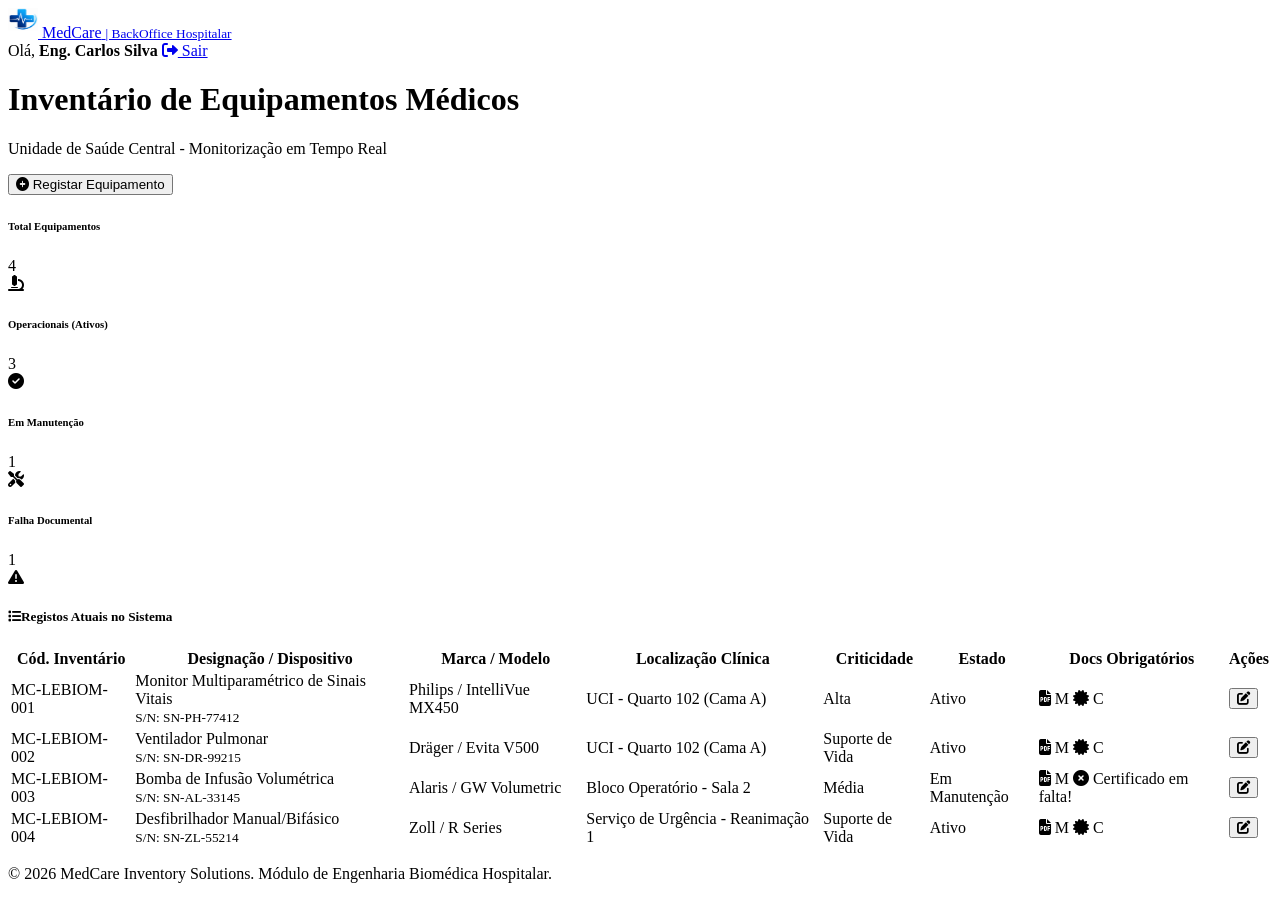
==== Private/index.html @ c14e1a0e "Criação dashboard/index do private" ====
<!DOCTYPE html>
<html lang="pt">

<head>
    <meta charset="UTF-8">
    <meta name="viewport" content="width=device-width, initial-scale=1.0">
    <title>Painel de Gestão - MedCare BIOMED</title>

    <link rel="stylesheet" href="assets/fontawesome/all.min.css">
    
    <link rel="stylesheet" href="assets/css/bootstrap.min.css">
    
    <link rel="stylesheet" href="assets/css/1231343.css">
</head>

<body class="bg-light">

    <nav class="navbar navbar-expand-lg navbar-dark bg-dark shadow-sm">
        <div class="container-fluid px-4">
            <a class="navbar-brand d-flex align-items-center gap-2" href="#">
                <img src="assets/img/logo.png" alt="Logo" width="30" height="30" class="d-inline-block align-text-top">
                <span class="fw-bold text-info">MedCare</span> <small class="text-muted">| BackOffice Hospitalar</small>
            </a>
            
            <div class="d-flex align-items-center gap-3">
                <span class="text-light small d-none d-md-inline">Olá, <strong class="text-info">Eng. Carlos Silva</strong></span>
                <a href="../public/index.html" class="btn btn-outline-danger btn-sm">
                    <i class="fas fa-sign-out-alt"></i> Sair
                </a>
            </div>
        </div>
    </nav>

    <main class="container-fluid py-4 px-4">
        
        <div class="d-flex justify-content-between align-items-center mb-4 pb-2 border-bottom">
            <div>
                <h1 class="h3 fw-bold text-secondary">Inventário de Equipamentos Médicos</h1>
                <p class="text-muted small mb-0">Unidade de Saúde Central - Monitorização em Tempo Real</p>
            </div>
            <button class="btn btn-info text-white fw-bold shadow-sm">
                <i class="fas fa-plus-circle"></i> Registar Equipamento
            </button>
        </div>

        <div class="row g-3 mb-4">
            <div class="col-12 col-sm-6 col-md-3">
                <div class="card border-0 shadow-sm p-3 bg-white h-100 border-start border-4 border-info">
                    <div class="d-flex justify-content-between align-items-center">
                        <div>
                            <h6 class="text-muted text-uppercase small fw-bold mb-1">Total Equipamentos</h6>
                            <span class="h3 fw-bold text-dark">4</span>
                        </div>
                        <div class="fs-2 text-info opacity-50"><i class="fas fa-microscope"></i></div>
                    </div>
                </div>
            </div>
            <div class="col-12 col-sm-6 col-md-3">
                <div class="card border-0 shadow-sm p-3 bg-white h-100 border-start border-4 border-success">
                    <div class="d-flex justify-content-between align-items-center">
                        <div>
                            <h6 class="text-muted text-uppercase small fw-bold mb-1">Operacionais (Ativos)</h6>
                            <span class="h3 fw-bold text-success">3</span>
                        </div>
                        <div class="fs-2 text-success opacity-50"><i class="fas fa-check-circle"></i></div>
                    </div>
                </div>
            </div>
            <div class="col-12 col-sm-6 col-md-3">
                <div class="card border-0 shadow-sm p-3 bg-white h-100 border-start border-4 border-warning">
                    <div class="d-flex justify-content-between align-items-center">
                        <div>
                            <h6 class="text-muted text-uppercase small fw-bold mb-1">Em Manutenção</h6>
                            <span class="h3 fw-bold text-warning">1</span>
                        </div>
                        <div class="fs-2 text-warning opacity-50"><i class="fas fa-tools"></i></div>
                    </div>
                </div>
            </div>
            <div class="col-12 col-sm-6 col-md-3">
                <div class="card border-0 shadow-sm p-3 bg-white h-100 border-start border-4 border-danger">
                    <div class="d-flex justify-content-between align-items-center">
                        <div>
                            <h6 class="text-muted text-uppercase small fw-bold mb-1 font-monospace">Falha Documental</h6>
                            <span class="h3 fw-bold text-danger">1</span>
                        </div>
                        <div class="fs-2 text-danger opacity-50"><i class="fas fa-exclamation-triangle"></i></div>
                    </div>
                </div>
            </div>
        </div>

        <div class="card border-0 shadow-sm bg-white rounded-3">
            <div class="card-header bg-white py-3 border-0">
                <h5 class="mb-0 text-dark fw-bold"><i class="fas fa-list text-info me-2"></i>Registos Atuais no Sistema</h5>
            </div>
            <div class="card-body p-0">
                <div class="table-responsive">
                    <table class="table table-hover align-middle mb-0">
                        <thead class="table-light text-secondary small text-uppercase">
                            <tr>
                                <th class="ps-4">Cód. Inventário</th>
                                <th>Designação / Dispositivo</th>
                                <th>Marca / Modelo</th>
                                <th>Localização Clínica</th>
                                <th>Criticidade</th>
                                <th>Estado</th>
                                <th>Docs Obrigatórios</th>
                                <th class="text-center pe-4">Ações</th>
                            </tr>
                        </thead>
                        <tbody class="text-dark small">
                            
                            <tr>
                                <td class="ps-4 fw-bold text-info">MC-LEBIOM-001</td>
                                <td>
                                    <span class="fw-bold">Monitor Multiparamétrico de Sinais Vitais</span><br>
                                    <small class="text-muted">S/N: SN-PH-77412</small>
                                </td>
                                <td>Philips / IntelliVue MX450</td>
                                <td>UCI - Quarto 102 (Cama A)</td>
                                <td><span class="badge bg-orange text-white bg-warning">Alta</span></td>
                                <td><span class="badge bg-success-light text-success border border-success px-2 py-1">Ativo</span></td>
                                <td>
                                    <span class="text-success me-2" title="Manual OK"><i class="fas fa-file-pdf"></i> M</span>
                                    <span class="text-success" title="Certificado OK"><i class="fas fa-certificate"></i> C</span>
                                </td>
                                <td class="text-center pe-4">
                                    <button class="btn btn-light btn-sm text-secondary border"><i class="fas fa-edit"></i></button>
                                </td>
                            </tr>

                            <tr>
                                <td class="ps-4 fw-bold text-info">MC-LEBIOM-002</td>
                                <td>
                                    <span class="fw-bold">Ventilador Pulmonar</span><br>
                                    <small class="text-muted">S/N: SN-DR-99215</small>
                                </td>
                                <td>Dräger / Evita V500</td>
                                <td>UCI - Quarto 102 (Cama A)</td>
                                <td><span class="badge bg-danger animate-pulse">Suporte de Vida</span></td>
                                <td><span class="badge bg-success-light text-success border border-success px-2 py-1">Ativo</span></td>
                                <td>
                                    <span class="text-success me-2"><i class="fas fa-file-pdf"></i> M</span>
                                    <span class="text-success"><i class="fas fa-certificate"></i> C</span>
                                </td>
                                <td class="text-center pe-4">
                                    <button class="btn btn-light btn-sm text-secondary border"><i class="fas fa-edit"></i></button>
                                </td>
                            </tr>

                            <tr class="table-warning opacity-90">
                                <td class="ps-4 fw-bold text-info">MC-LEBIOM-003</td>
                                <td>
                                    <span class="fw-bold">Bomba de Infusão Volumétrica</span><br>
                                    <small class="text-muted">S/N: SN-AL-33145</small>
                                </td>
                                <td>Alaris / GW Volumetric</td>
                                <td>Bloco Operatório - Sala 2</td>
                                <td><span class="badge bg-secondary">Média</span></td>
                                <td><span class="badge bg-warning text-dark px-2 py-1">Em Manutenção</span></td>
                                <td>
                                    <span class="text-success me-2" title="Manual OK"><i class="fas fa-file-pdf"></i> M</span>
                                    <span class="text-danger fw-bold" title="Certificado em FALTA"><i class="fas fa-times-circle"></i> Certificado em falta!</span>
                                </td>
                                <td class="text-center pe-4">
                                    <button class="btn btn-light btn-sm text-secondary border"><i class="fas fa-edit"></i></button>
                                </td>
                            </tr>

                            <tr>
                                <td class="ps-4 fw-bold text-info">MC-LEBIOM-004</td>
                                <td>
                                    <span class="fw-bold">Desfibrilhador Manual/Bifásico</span><br>
                                    <small class="text-muted">S/N: SN-ZL-55214</small>
                                </td>
                                <td>Zoll / R Series</td>
                                <td>Serviço de Urgência - Reanimação 1</td>
                                <td><span class="badge bg-danger">Suporte de Vida</span></td>
                                <td><span class="badge bg-success-light text-success border border-success px-2 py-1">Ativo</span></td>
                                <td>
                                    <span class="text-success me-2"><i class="fas fa-file-pdf"></i> M</span>
                                    <span class="text-success"><i class="fas fa-certificate"></i> C</span>
                                </td>
                                <td class="text-center pe-4">
                                    <button class="btn btn-light btn-sm text-secondary border"><i class="fas fa-edit"></i></button>
                                </td>
                            </tr>

                        </tbody>
                    </table>
                </div>
            </div>
        </div>

    </main>

    <footer class="bg-white text-center text-muted py-3 small mt-auto border-top">
        <p class="mb-0">&copy; 2026 MedCare Inventory Solutions. Módulo de Engenharia Biomédica Hospitalar.</p>
    </footer>

</body>

</html>
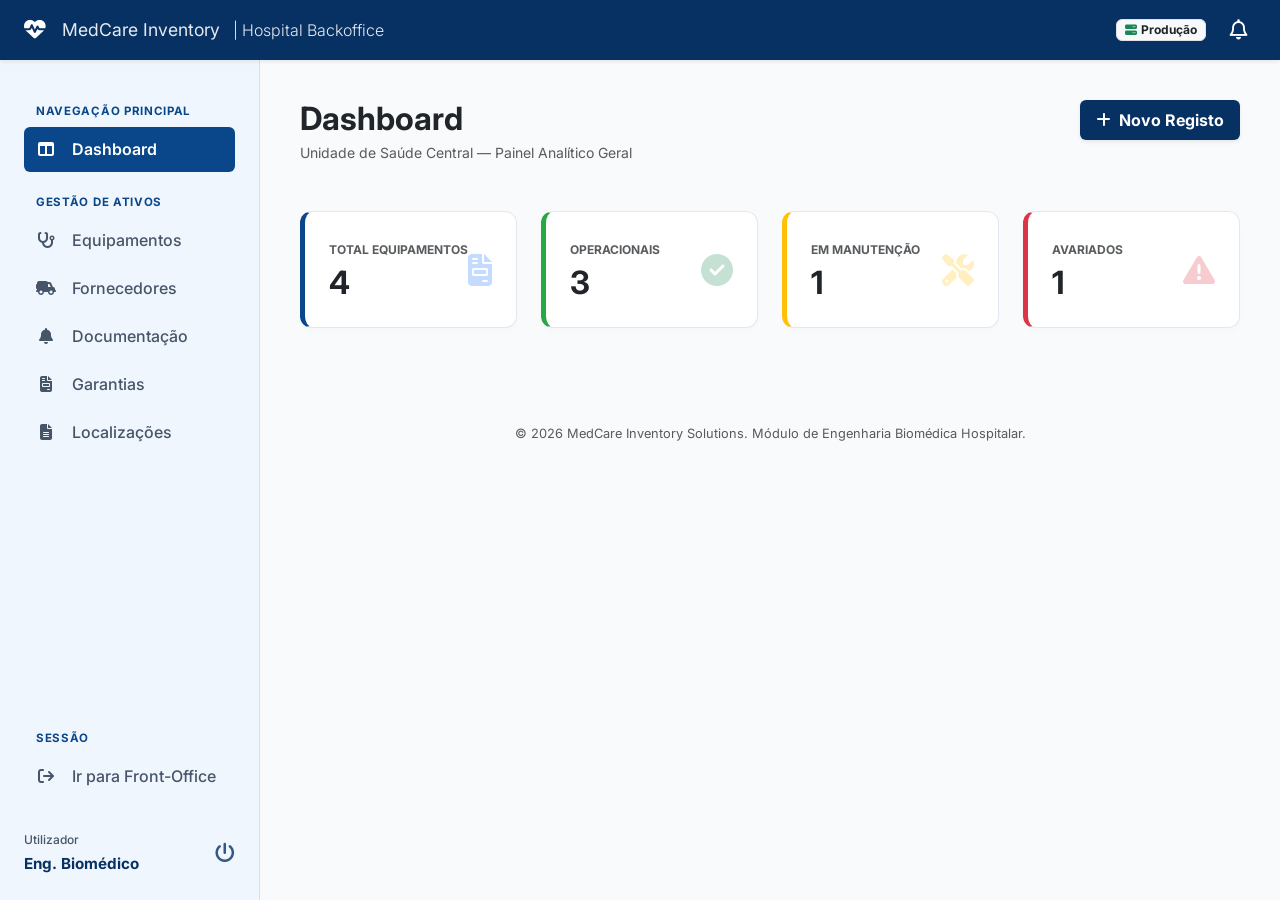
==== commit 3ecd576b: "BackOffice criação dashboard css + html - Frontend bootstrap" ====
--- a/Private/index.html
+++ b/Private/index.html
@@ -4,201 +4,152 @@
 <head>
     <meta charset="UTF-8">
     <meta name="viewport" content="width=device-width, initial-scale=1.0">
-    <title>Painel de Gestão - MedCare BIOMED</title>
+    <title>medCare - Dashboard</title>
 
-    <link rel="stylesheet" href="assets/fontawesome/all.min.css">
-    
-    <link rel="stylesheet" href="assets/css/bootstrap.min.css">
-    
+    <link rel="icon" type="image/png" href="../Public/assets/img/logo.png">
+
+    <link href="https://cdn.jsdelivr.net/npm/bootstrap@5.3.0/dist/css/bootstrap.min.css" rel="stylesheet">
+    <link href="https://cdnjs.cloudflare.com/ajax/libs/font-awesome/6.4.0/css/all.min.css" rel="stylesheet">
+
     <link rel="stylesheet" href="assets/css/1231343.css">
 </head>
 
-<body class="bg-light">
+<body>
 
-    <nav class="navbar navbar-expand-lg navbar-dark bg-dark shadow-sm">
-        <div class="container-fluid px-4">
-            <a class="navbar-brand d-flex align-items-center gap-2" href="#">
-                <img src="assets/img/logo.png" alt="Logo" width="30" height="30" class="d-inline-block align-text-top">
-                <span class="fw-bold text-info">MedCare</span> <small class="text-muted">| BackOffice Hospitalar</small>
+    <div class="app-viewport">
+
+        <header class="navbar-medcare d-flex align-items-center justify-content-between shadow-sm">
+            <a href="#" class="brand-header">
+                <i class="fa-solid fa-heart-pulse me-2"></i>
+                <span>MedCare Inventory <span class="fw-light text-muted fs-6 ms-2">| Hospital Backoffice</span></span>
             </a>
+            <div class="d-flex align-items-center">
+                <span class="badge bg-light text-dark border me-3">
+                    <i class="fa-solid fa-server text-success me-1"></i>Produção
+                </span>
+                <i class="fa-solid fa-bell text-muted fs-5 pointer me-2"></i>
+            </div>
+        </header>
+
+        <div class="content-body">
             
-            <div class="d-flex align-items-center gap-3">
-                <span class="text-light small d-none d-md-inline">Olá, <strong class="text-info">Eng. Carlos Silva</strong></span>
-                <a href="../public/index.html" class="btn btn-outline-danger btn-sm">
-                    <i class="fas fa-sign-out-alt"></i> Sair
-                </a>
-            </div>
-        </div>
-    </nav>
+            <nav class="sidebar-medcare p-4 d-flex flex-column justify-content-between">
+                <div>
+                    <div class="sidebar-section-title">Navegação Principal</div>
+                    <div class="nav flex-column">
+                        <a href="#" class="nav-link active">
+                            <i class="fa-solid fa-table-columns me-3"></i>Dashboard
+                        </a>
+                    </div>
 
-    <main class="container-fluid py-4 px-4">
-        
-        <div class="d-flex justify-content-between align-items-center mb-4 pb-2 border-bottom">
-            <div>
-                <h1 class="h3 fw-bold text-secondary">Inventário de Equipamentos Médicos</h1>
-                <p class="text-muted small mb-0">Unidade de Saúde Central - Monitorização em Tempo Real</p>
-            </div>
-            <button class="btn btn-info text-white fw-bold shadow-sm">
-                <i class="fas fa-plus-circle"></i> Registar Equipamento
-            </button>
-        </div>
-
-        <div class="row g-3 mb-4">
-            <div class="col-12 col-sm-6 col-md-3">
-                <div class="card border-0 shadow-sm p-3 bg-white h-100 border-start border-4 border-info">
-                    <div class="d-flex justify-content-between align-items-center">
-                        <div>
-                            <h6 class="text-muted text-uppercase small fw-bold mb-1">Total Equipamentos</h6>
-                            <span class="h3 fw-bold text-dark">4</span>
-                        </div>
-                        <div class="fs-2 text-info opacity-50"><i class="fas fa-microscope"></i></div>
+                    <div class="sidebar-section-title">Gestão de Ativos</div>
+                    <div class="nav flex-column">
+                        <a href="views/equipamentos/equipamentos.html" class="nav-link">
+                            <i class="fa-solid fa-stethoscope me-3"></i>Equipamentos
+                        </a>
+                        <a href="views/fornecedores/fornecedores.html" class="nav-link">
+                            <i class="fa-solid fa-truck-field me-3"></i>Fornecedores
+                        </a>
+                        <a href="views/documentacao/documentacao.html" class="nav-link">
+                            <i class="fa-solid fa-bell me-3"></i>Documentação
+                        </a>
+                        <a href="views/garantias/garantias.html" class="nav-link">
+                            <i class="fa-solid fa-file-invoice me-3"></i>Garantias
+                        </a>
+                        <a href="views/localizacoes/localizacoes.html" class="nav-link">
+                            <i class="fa-solid fa-file-lines me-3"></i>Localizações
+                        </a>
                     </div>
                 </div>
-            </div>
-            <div class="col-12 col-sm-6 col-md-3">
-                <div class="card border-0 shadow-sm p-3 bg-white h-100 border-start border-4 border-success">
-                    <div class="d-flex justify-content-between align-items-center">
+
+                <div>
+                    <div class="sidebar-section-title">Sessão</div>
+                    <a href="../Public/index.html" class="nav-link mb-3 link-frontoffice">
+                        <i class="fa-solid fa-arrow-right-from-bracket me-3"></i>Ir para Front-Office
+                    </a>
+
+                    <div class="sidebar-user-zone border-top border-light border-opacity-25 pt-3 d-flex align-items-center justify-content-between">
                         <div>
-                            <h6 class="text-muted text-uppercase small fw-bold mb-1">Operacionais (Ativos)</h6>
-                            <span class="h3 fw-bold text-success">3</span>
+                            <small>Utilizador</small>
+                            <strong class="text-truncate" style="max-width: 150px;">Eng. Biomédico</strong>
                         </div>
-                        <div class="fs-2 text-success opacity-50"><i class="fas fa-check-circle"></i></div>
+                        <a href="../Public/index.html" class="text-white text-opacity-75">
+                            <i class="fa-solid fa-power-off fs-5"></i>
+                        </a>
                     </div>
                 </div>
-            </div>
-            <div class="col-12 col-sm-6 col-md-3">
-                <div class="card border-0 shadow-sm p-3 bg-white h-100 border-start border-4 border-warning">
-                    <div class="d-flex justify-content-between align-items-center">
-                        <div>
-                            <h6 class="text-muted text-uppercase small fw-bold mb-1">Em Manutenção</h6>
-                            <span class="h3 fw-bold text-warning">1</span>
+            </nav>
+
+            <main class="main-content-wrapper">
+
+                <div class="d-flex justify-content-between align-items-start mb-5">
+                    <div>
+                        <h1 class="fw-bold h2 mb-1 text-dark">Dashboard</h1>
+                        <p class="text-muted small mb-0">Unidade de Saúde Central — Painel Analítico Geral</p>
+                    </div>
+                    <button class="btn btn-acao-primaria fw-bold px-3 py-2 shadow-sm">
+                        <i class="fa-solid fa-plus me-2"></i>Novo Registo
+                    </button>
+                </div>
+
+                <div class="row g-4 mb-5">
+                    <div class="col-12 col-sm-6 col-md-3">
+                        <div class="card-stat p-4 borda-analitica-total">
+                            <div class="d-flex justify-content-between align-items-center">
+                                <div>
+                                    <small class="text-muted text-uppercase fw-bold" style="font-size: 0.75rem;">Total Equipamentos</small>
+                                    <h2 class="fw-bold mb-0 mt-1 texto-card-titulo">4</h2>
+                                </div>
+                                <i class="fa-solid fa-file-invoice text-primary text-opacity-25 fs-2"></i>
+                            </div>
                         </div>
-                        <div class="fs-2 text-warning opacity-50"><i class="fas fa-tools"></i></div>
+                    </div>
+
+                    <div class="col-12 col-sm-6 col-md-3">
+                        <div class="card-stat p-4 borda-analitica-sucesso">
+                            <div class="d-flex justify-content-between align-items-center">
+                                <div>
+                                    <small class="text-muted text-uppercase fw-bold" style="font-size: 0.75rem;">Operacionais</small>
+                                    <h2 class="fw-bold mb-0 mt-1 texto-estado-sucesso">3</h2>
+                                </div>
+                                <i class="fa-solid fa-circle-check text-success text-opacity-25 fs-2"></i>
+                            </div>
+                        </div>
+                    </div>
+
+                    <div class="col-12 col-sm-6 col-md-3">
+                        <div class="card-stat p-4 borda-analitica-alerta">
+                            <div class="d-flex justify-content-between align-items-center">
+                                <div>
+                                    <small class="text-muted text-uppercase fw-bold" style="font-size: 0.75rem;">Em Manutenção</small>
+                                    <h2 class="fw-bold mb-0 mt-1 texto-estado-alerta">1</h2>
+                                </div>
+                                <i class="fa-solid fa-screwdriver-wrench text-warning text-opacity-25 fs-2"></i>
+                            </div>
+                        </div>
+                    </div>
+
+                    <div class="col-12 col-sm-6 col-md-3">
+                        <div class="card-stat p-4 borda-analitica-perigo">
+                            <div class="d-flex justify-content-between align-items-center">
+                                <div>
+                                    <small class="text-muted text-uppercase fw-bold" style="font-size: 0.75rem;">Avariados</small>
+                                    <h2 class="fw-bold mb-0 mt-1 texto-estado-perigo">1</h2>
+                                </div>
+                                <i class="fa-solid fa-triangle-exclamation text-danger text-opacity-25 fs-2"></i>
+                            </div>
+                        </div>
                     </div>
                 </div>
-            </div>
-            <div class="col-12 col-sm-6 col-md-3">
-                <div class="card border-0 shadow-sm p-3 bg-white h-100 border-start border-4 border-danger">
-                    <div class="d-flex justify-content-between align-items-center">
-                        <div>
-                            <h6 class="text-muted text-uppercase small fw-bold mb-1 font-monospace">Falha Documental</h6>
-                            <span class="h3 fw-bold text-danger">1</span>
-                        </div>
-                        <div class="fs-2 text-danger opacity-50"><i class="fas fa-exclamation-triangle"></i></div>
-                    </div>
+
+                <div class="text-center text-muted pt-5 mt-5" style="font-size: 0.8rem;">
+                    © 2026 MedCare Inventory Solutions. Módulo de Engenharia Biomédica Hospitalar.
                 </div>
-            </div>
+            </main>
         </div>
+    </div>
 
-        <div class="card border-0 shadow-sm bg-white rounded-3">
-            <div class="card-header bg-white py-3 border-0">
-                <h5 class="mb-0 text-dark fw-bold"><i class="fas fa-list text-info me-2"></i>Registos Atuais no Sistema</h5>
-            </div>
-            <div class="card-body p-0">
-                <div class="table-responsive">
-                    <table class="table table-hover align-middle mb-0">
-                        <thead class="table-light text-secondary small text-uppercase">
-                            <tr>
-                                <th class="ps-4">Cód. Inventário</th>
-                                <th>Designação / Dispositivo</th>
-                                <th>Marca / Modelo</th>
-                                <th>Localização Clínica</th>
-                                <th>Criticidade</th>
-                                <th>Estado</th>
-                                <th>Docs Obrigatórios</th>
-                                <th class="text-center pe-4">Ações</th>
-                            </tr>
-                        </thead>
-                        <tbody class="text-dark small">
-                            
-                            <tr>
-                                <td class="ps-4 fw-bold text-info">MC-LEBIOM-001</td>
-                                <td>
-                                    <span class="fw-bold">Monitor Multiparamétrico de Sinais Vitais</span><br>
-                                    <small class="text-muted">S/N: SN-PH-77412</small>
-                                </td>
-                                <td>Philips / IntelliVue MX450</td>
-                                <td>UCI - Quarto 102 (Cama A)</td>
-                                <td><span class="badge bg-orange text-white bg-warning">Alta</span></td>
-                                <td><span class="badge bg-success-light text-success border border-success px-2 py-1">Ativo</span></td>
-                                <td>
-                                    <span class="text-success me-2" title="Manual OK"><i class="fas fa-file-pdf"></i> M</span>
-                                    <span class="text-success" title="Certificado OK"><i class="fas fa-certificate"></i> C</span>
-                                </td>
-                                <td class="text-center pe-4">
-                                    <button class="btn btn-light btn-sm text-secondary border"><i class="fas fa-edit"></i></button>
-                                </td>
-                            </tr>
-
-                            <tr>
-                                <td class="ps-4 fw-bold text-info">MC-LEBIOM-002</td>
-                                <td>
-                                    <span class="fw-bold">Ventilador Pulmonar</span><br>
-                                    <small class="text-muted">S/N: SN-DR-99215</small>
-                                </td>
-                                <td>Dräger / Evita V500</td>
-                                <td>UCI - Quarto 102 (Cama A)</td>
-                                <td><span class="badge bg-danger animate-pulse">Suporte de Vida</span></td>
-                                <td><span class="badge bg-success-light text-success border border-success px-2 py-1">Ativo</span></td>
-                                <td>
-                                    <span class="text-success me-2"><i class="fas fa-file-pdf"></i> M</span>
-                                    <span class="text-success"><i class="fas fa-certificate"></i> C</span>
-                                </td>
-                                <td class="text-center pe-4">
-                                    <button class="btn btn-light btn-sm text-secondary border"><i class="fas fa-edit"></i></button>
-                                </td>
-                            </tr>
-
-                            <tr class="table-warning opacity-90">
-                                <td class="ps-4 fw-bold text-info">MC-LEBIOM-003</td>
-                                <td>
-                                    <span class="fw-bold">Bomba de Infusão Volumétrica</span><br>
-                                    <small class="text-muted">S/N: SN-AL-33145</small>
-                                </td>
-                                <td>Alaris / GW Volumetric</td>
-                                <td>Bloco Operatório - Sala 2</td>
-                                <td><span class="badge bg-secondary">Média</span></td>
-                                <td><span class="badge bg-warning text-dark px-2 py-1">Em Manutenção</span></td>
-                                <td>
-                                    <span class="text-success me-2" title="Manual OK"><i class="fas fa-file-pdf"></i> M</span>
-                                    <span class="text-danger fw-bold" title="Certificado em FALTA"><i class="fas fa-times-circle"></i> Certificado em falta!</span>
-                                </td>
-                                <td class="text-center pe-4">
-                                    <button class="btn btn-light btn-sm text-secondary border"><i class="fas fa-edit"></i></button>
-                                </td>
-                            </tr>
-
-                            <tr>
-                                <td class="ps-4 fw-bold text-info">MC-LEBIOM-004</td>
-                                <td>
-                                    <span class="fw-bold">Desfibrilhador Manual/Bifásico</span><br>
-                                    <small class="text-muted">S/N: SN-ZL-55214</small>
-                                </td>
-                                <td>Zoll / R Series</td>
-                                <td>Serviço de Urgência - Reanimação 1</td>
-                                <td><span class="badge bg-danger">Suporte de Vida</span></td>
-                                <td><span class="badge bg-success-light text-success border border-success px-2 py-1">Ativo</span></td>
-                                <td>
-                                    <span class="text-success me-2"><i class="fas fa-file-pdf"></i> M</span>
-                                    <span class="text-success"><i class="fas fa-certificate"></i> C</span>
-                                </td>
-                                <td class="text-center pe-4">
-                                    <button class="btn btn-light btn-sm text-secondary border"><i class="fas fa-edit"></i></button>
-                                </td>
-                            </tr>
-
-                        </tbody>
-                    </table>
-                </div>
-            </div>
-        </div>
-
-    </main>
-
-    <footer class="bg-white text-center text-muted py-3 small mt-auto border-top">
-        <p class="mb-0">&copy; 2026 MedCare Inventory Solutions. Módulo de Engenharia Biomédica Hospitalar.</p>
-    </footer>
-
+    <script src="https://cdn.jsdelivr.net/npm/bootstrap@5.3.0/dist/js/bootstrap.bundle.min.js"></script>
 </body>
 
 </html>
--- a/Private/assets/css/1231343.css
+++ b/Private/assets/css/1231343.css
@@ -0,0 +1,212 @@
+@import url('https://fonts.googleapis.com/css2?family=Inter:wght=300;400;500;600;700&display=swap');
+
+/* Regras Gerais de Base */
+body, html { 
+    height: 100% !important; 
+    margin: 0 !important;
+    padding: 0 !important;
+    font-family: 'Inter', sans-serif;
+    background-color: #f8fafc;
+    overflow: hidden !important;
+}
+
+/* CONTAINER PRINCIPAL DO LAYOUT */
+.app-viewport {
+    display: flex;
+    flex-direction: column;
+    height: 100vh !important;
+    width: 100%;
+    overflow: hidden;
+}
+
+/* HEADER SUPERIOR (Barra Escura do Topo) */
+.navbar-medcare {
+    background-color: #063162;
+    height: 60px;
+    padding: 0 1.5rem;
+    display: flex;
+    align-items: center;
+    justify-content: space-between;
+    z-index: 1030;
+    box-shadow: 0 2px 4px rgba(0, 0, 0, 0.08);
+    flex-shrink: 0;
+}
+
+/* O título principal "MedCare Inventory" */
+.brand-header {
+    font-size: 1.35rem;
+    font-weight: 700;
+    color: #ffffff !important;
+    text-decoration: none;
+    display: flex;
+    align-items: center;
+}
+
+/* Texto "| Hospital Backoffice" ou Management a BRANCO */
+.brand-header span, 
+.brand-header small,
+.navbar-medcare text,
+.navbar-text-secundario,
+.navbar-medcare .text-muted {
+    color: rgba(255, 255, 255, 0.9) !important;
+    font-weight: 400;
+    font-size: 1.1rem;
+    margin-left: 8px;
+}
+
+/* Colocar o ícone do sininho de notificações totalmente a BRANCO */
+.navbar-medcare .fa-bell,
+.navbar-medcare .fa-regular.fa-bell,
+.navbar-medcare .fa-solid.fa-bell {
+    color: #ffffff !important;
+    opacity: 1 !important;
+    font-size: 1.2rem;
+}
+
+/* CORPO DO PAINEL INFERIOR */
+.content-body {
+    display: flex;
+    flex-grow: 1;
+    height: calc(100vh - 60px) !important;
+    width: 100%;
+    align-items: stretch;
+    overflow: hidden; 
+}
+
+/* SIDEBAR LATERAL (Esticada até ao fundo absoluto) */
+.sidebar-medcare { 
+    width: 260px; 
+    height: 100% !important; 
+    min-height: 100% !important;
+    background-color: #f0f6fe !important;
+    border-right: 1px solid #d0e1fd;
+    padding: 1.5rem 1rem;
+    display: flex;
+    flex-direction: column;
+    justify-content: space-between;
+    flex-shrink: 0;
+    box-sizing: border-box;
+}
+
+/* Subtítulos de secções internas na Sidebar */
+.sidebar-section-title {
+    font-size: 0.72rem;
+    text-transform: uppercase;
+    letter-spacing: 0.06em;
+    color: #0a478a;
+    font-weight: 700;
+    margin-top: 1.2rem;
+    margin-bottom: 0.4rem;
+    padding-left: 0.75rem;
+}
+
+/* Links de Navegação da Sidebar */
+.sidebar-medcare .nav-link {
+    color: #475569;
+    font-weight: 500;
+    padding: 0.65rem 0.75rem;
+    border-radius: 0.375rem;
+    margin-bottom: 0.2rem;
+    display: flex;
+    align-items: center;
+    text-decoration: none;
+    transition: all 0.2s ease-in-out;
+}
+
+.sidebar-medcare .nav-link i {
+    width: 20px;
+    text-align: center;
+}
+
+/* Hover nos itens da Sidebar */
+.sidebar-medcare .nav-link:hover {
+    color: #0a478a !important;
+    background-color: rgba(10, 71, 138, 0.06);
+    padding-left: 1rem;
+}
+
+/* Estado Ativo (Dashboard) */
+.sidebar-medcare .nav-link.active {
+    color: #ffffff !important;
+    background-color: #0a478a;
+    font-weight: 600;
+}
+
+/* ZONA INFERIOR DA SIDEBAR (Utilizador e Sessão) */
+.sidebar-user-zone {
+    border-top: 1px solid #d0e1fd;
+    padding-top: 1rem;
+    margin-top: auto;
+    background-color: #f0f6fe !important;
+}
+
+/* Cor do texto "Utilizador" em cinza-escuro legível */
+.sidebar-user-zone small,
+.sidebar-medcare small {
+    color: #475569 !important; 
+    font-size: 0.75rem;
+    display: block;
+    font-weight: 500;
+    margin-bottom: 2px;
+}
+
+/* Texto do Eng. Biomédico em Cinza/Azul Escuro sobre o fundo claro */
+.sidebar-user-zone strong,
+.sidebar-medcare .text-utilizador,
+.sidebar-medcare strong,
+.sidebar-medcare .text-white strong {
+    color: #063162 !important;
+    font-size: 0.95rem;
+    font-weight: 700;
+}
+
+/* Ícone de power/shutdown ao lado do utilizador */
+.sidebar-user-zone .fa-power-off,
+.sidebar-medcare .fa-power-off {
+    color: #063162 !important;
+    opacity: 0.8;
+}
+
+/* PAINEL DE CONTEÚDO PRINCIPAL (Área Isolada com Scroll Ativo) */
+.main-content-wrapper {
+    flex-grow: 1;
+    height: 100% !important; 
+    overflow-y: auto !important;
+    padding: 2.5rem;
+    background-color: #f8fafc;
+    box-sizing: border-box;
+}
+
+/* Estilização dos Cartões Analíticos */
+.card-stat {
+    background-color: #ffffff;
+    border: 1px solid #e2e8f0;
+    border-radius: 0.75rem;
+    box-shadow: 0 4px 6px -1px rgba(0, 0, 0, 0.02);
+    transition: transform 0.2s, box-shadow 0.2s;
+}
+
+.card-stat:hover {
+    transform: translateY(-2px);
+    box-shadow: 0 10px 15px -3px rgba(0, 0, 0, 0.04);
+}
+
+/* Bordas Laterais dos Indicadores */
+.borda-analitica-total { border-left: 5px solid #0a478a !important; }
+.borda-analitica-sucesso { border-left: 5px solid #28a745 !important; }
+.borda-analitica-alerta { border-left: 5px solid #ffc107 !important; }
+.borda-analitica-perigo { border-left: 5px solid #dc3545 !important; }
+
+/* Botão de Ação Principal */
+.btn-acao-primaria {
+    background-color: #063162;
+    color: #ffffff;
+    font-weight: 600;
+    border: none;
+    transition: background-color 0.2s;
+}
+
+.btn-acao-primaria:hover {
+    background-color: #021b3a;
+    color: #ffffff;
+}
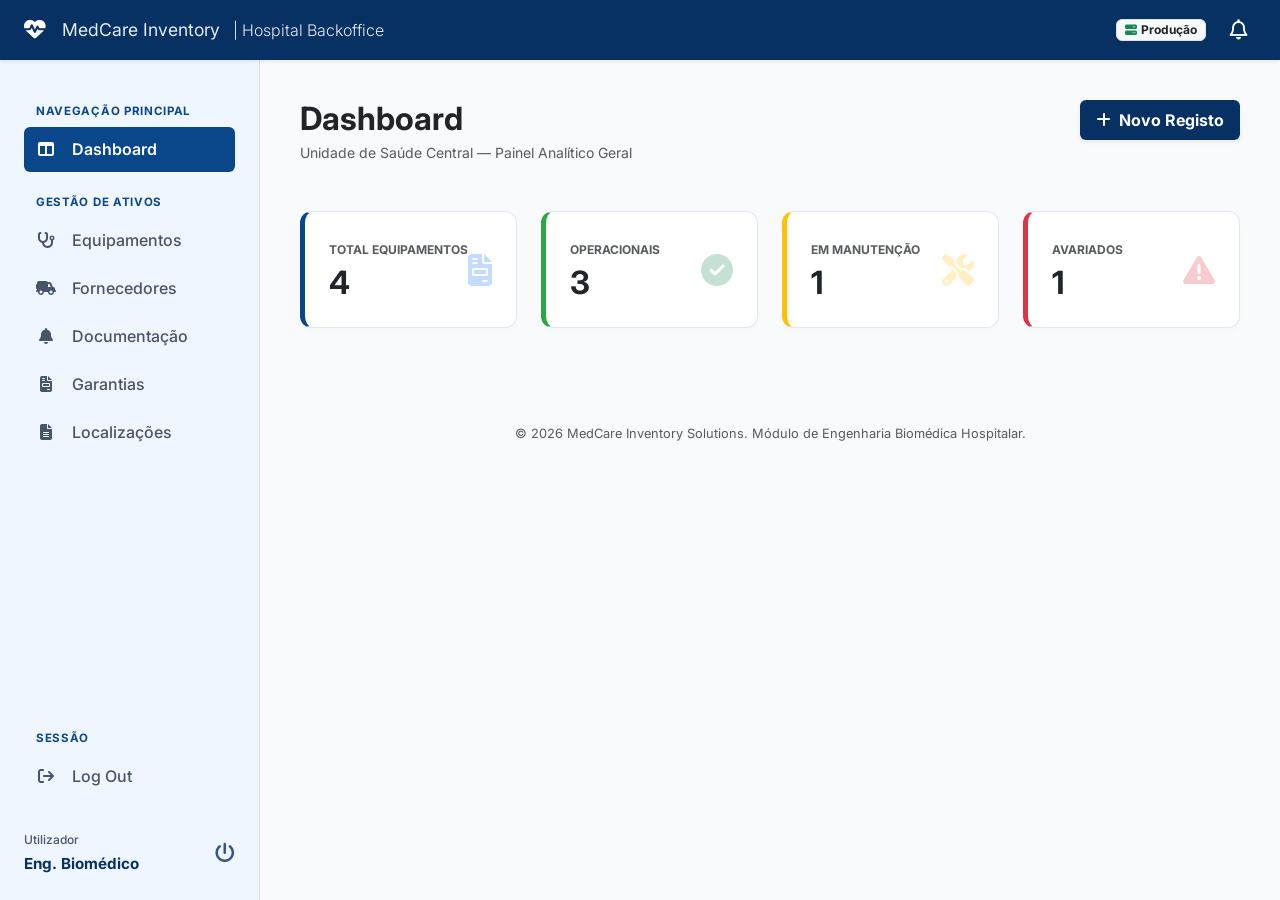
==== commit fbb244b1: "Inserção de js  e restruturação html e css" ====
--- a/Private/index.html
+++ b/Private/index.html
@@ -6,7 +6,7 @@
     <meta name="viewport" content="width=device-width, initial-scale=1.0">
     <title>medCare - Dashboard</title>
 
-    <link rel="icon" type="image/png" href="../Public/assets/img/logo.png">
+    <link rel="icon" type="image/png" href="../Private/assets/img/logo.png">
 
     <link href="https://cdn.jsdelivr.net/npm/bootstrap@5.3.0/dist/css/bootstrap.min.css" rel="stylesheet">
     <link href="https://cdnjs.cloudflare.com/ajax/libs/font-awesome/6.4.0/css/all.min.css" rel="stylesheet">
@@ -65,7 +65,7 @@
                 <div>
                     <div class="sidebar-section-title">Sessão</div>
                     <a href="../Public/index.html" class="nav-link mb-3 link-frontoffice">
-                        <i class="fa-solid fa-arrow-right-from-bracket me-3"></i>Ir para Front-Office
+                        <i class="fa-solid fa-arrow-right-from-bracket me-3"></i> Log Out
                     </a>
 
                     <div class="sidebar-user-zone border-top border-light border-opacity-25 pt-3 d-flex align-items-center justify-content-between">
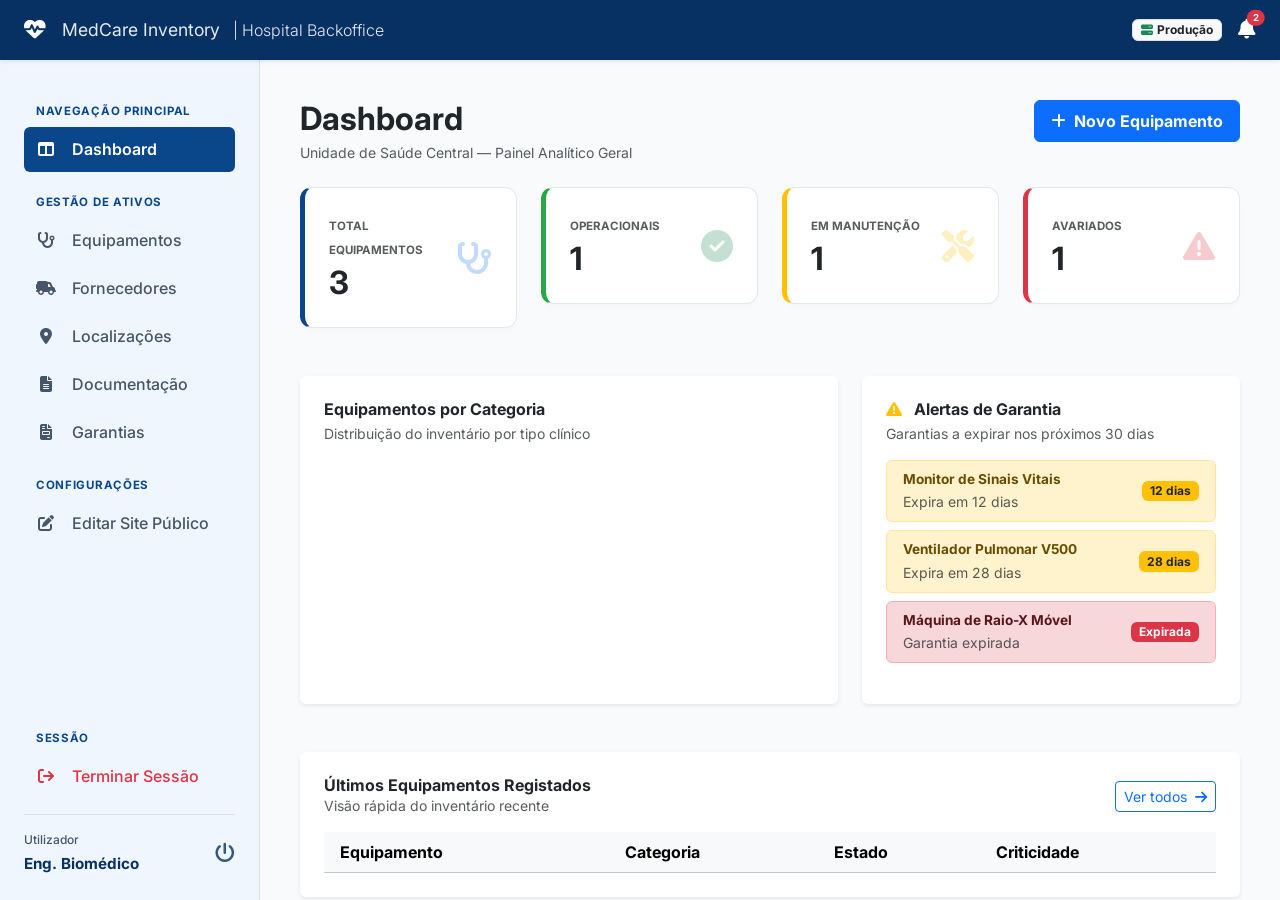
==== commit 28fb8904: "Correção de alguns aspetos referentes ao frontend. Iniciação da Base de Dados no SQL" ====
--- a/Private/index.html
+++ b/Private/index.html
@@ -4,152 +4,222 @@
 <head>
     <meta charset="UTF-8">
     <meta name="viewport" content="width=device-width, initial-scale=1.0">
-    <title>medCare - Dashboard</title>
-
-    <link rel="icon" type="image/png" href="../Private/assets/img/logo.png">
+    <title>MedCare - Dashboard</title>
+
+    <link rel="icon" type="image/png" href="assets/img/logo.png">
 
     <link href="https://cdn.jsdelivr.net/npm/bootstrap@5.3.0/dist/css/bootstrap.min.css" rel="stylesheet">
     <link href="https://cdnjs.cloudflare.com/ajax/libs/font-awesome/6.4.0/css/all.min.css" rel="stylesheet">
-
     <link rel="stylesheet" href="assets/css/1231343.css">
 </head>
 
 <body>
 
-    <div class="app-viewport">
-
-        <header class="navbar-medcare d-flex align-items-center justify-content-between shadow-sm">
-            <a href="#" class="brand-header">
-                <i class="fa-solid fa-heart-pulse me-2"></i>
-                <span>MedCare Inventory <span class="fw-light text-muted fs-6 ms-2">| Hospital Backoffice</span></span>
-            </a>
-            <div class="d-flex align-items-center">
-                <span class="badge bg-light text-dark border me-3">
-                    <i class="fa-solid fa-server text-success me-1"></i>Produção
-                </span>
-                <i class="fa-solid fa-bell text-muted fs-5 pointer me-2"></i>
-            </div>
-        </header>
-
-        <div class="content-body">
-            
-            <nav class="sidebar-medcare p-4 d-flex flex-column justify-content-between">
+<div class="app-viewport">
+
+    <!-- HEADER -->
+    <header class="navbar-medcare d-flex align-items-center justify-content-between shadow-sm">
+        <a href="index.html" class="brand-header">
+            <i class="fa-solid fa-heart-pulse me-2"></i>
+            <span>MedCare Inventory <span class="navbar-text-secundario fw-light fs-6 ms-2">| Hospital Backoffice</span></span>
+        </a>
+        <div class="d-flex align-items-center gap-3">
+            <span class="badge bg-light text-dark border">
+                <i class="fa-solid fa-server text-success me-1"></i>Produção
+            </span>
+            <div class="position-relative" style="cursor:pointer;" data-bs-toggle="tooltip" title="2 alertas de garantia">
+                <i class="fa-solid fa-bell text-white fs-5"></i>
+                <span class="position-absolute top-0 start-100 translate-middle badge rounded-pill bg-danger" style="font-size:0.6rem;">2</span>
+            </div>
+        </div>
+    </header>
+
+    <div class="content-body">
+
+        <!-- SIDEBAR -->
+        <nav class="sidebar-medcare p-4 d-flex flex-column justify-content-between">
+            <div>
+                <div class="sidebar-section-title">Navegação Principal</div>
+                <div class="nav flex-column">
+                    <a href="index.html" class="nav-link active">
+                        <i class="fa-solid fa-table-columns me-3"></i>Dashboard
+                    </a>
+                </div>
+
+                <div class="sidebar-section-title">Gestão de Ativos</div>
+                <div class="nav flex-column">
+                    <a href="views/equipamentos/equipamentos.html" class="nav-link">
+                        <i class="fa-solid fa-stethoscope me-3"></i>Equipamentos
+                    </a>
+                    <a href="views/fornecedores/fornecedores.html" class="nav-link">
+                        <i class="fa-solid fa-truck-field me-3"></i>Fornecedores
+                    </a>
+                    <a href="views/localizacoes/localizacoes.html" class="nav-link">
+                        <i class="fa-solid fa-location-dot me-3"></i>Localizações
+                    </a>
+                    <a href="views/documentacao/documentacao.html" class="nav-link">
+                        <i class="fa-solid fa-file-lines me-3"></i>Documentação
+                    </a>
+                    <a href="views/garantias/garantias.html" class="nav-link">
+                        <i class="fa-solid fa-file-invoice me-3"></i>Garantias
+                    </a>
+                </div>
+
+                <div class="sidebar-section-title">Configurações</div>
+                <div class="nav flex-column">
+                    <a href="views/backoffice/conteudos.html" class="nav-link">
+                        <i class="fa-solid fa-pen-to-square me-3"></i>Editar Site Público
+                    </a>
+                </div>
+            </div>
+
+            <div>
+                <div class="sidebar-section-title">Sessão</div>
+                <a href="logout.php" class="nav-link mb-3 text-danger">
+                    <i class="fa-solid fa-arrow-right-from-bracket me-3"></i>Terminar Sessão
+                </a>
+                <div class="sidebar-user-zone border-top pt-3 d-flex align-items-center justify-content-between">
+                    <div>
+                        <small>Utilizador</small>
+                        <strong>Eng. Biomédico</strong>
+                    </div>
+                    <a href="logout.php">
+                        <i class="fa-solid fa-power-off fs-5"></i>
+                    </a>
+                </div>
+            </div>
+        </nav>
+
+        <!-- CONTEÚDO PRINCIPAL -->
+        <main class="main-content-wrapper">
+
+            <div class="d-flex justify-content-between align-items-start mb-4">
                 <div>
-                    <div class="sidebar-section-title">Navegação Principal</div>
-                    <div class="nav flex-column">
-                        <a href="#" class="nav-link active">
-                            <i class="fa-solid fa-table-columns me-3"></i>Dashboard
+                    <h1 class="fw-bold h2 mb-1">Dashboard</h1>
+                    <p class="text-muted small mb-0">Unidade de Saúde Central — Painel Analítico Geral</p>
+                </div>
+                <a href="views/equipamentos/equipamentos.html" class="btn btn-primary fw-bold px-3 py-2">
+                    <i class="fa-solid fa-plus me-2"></i>Novo Equipamento
+                </a>
+            </div>
+
+            <!-- CARDS DE ESTATÍSTICAS -->
+            <div class="row g-4 mb-5">
+                <div class="col-12 col-sm-6 col-xl-3">
+                    <div class="card-stat p-4 borda-analitica-total">
+                        <div class="d-flex justify-content-between align-items-center">
+                            <div>
+                                <small class="text-muted text-uppercase fw-bold" style="font-size:0.72rem;">Total Equipamentos</small>
+                                <h2 class="fw-bold mb-0 mt-1 texto-card-titulo">3</h2>
+                            </div>
+                            <i class="fa-solid fa-stethoscope text-primary opacity-25 fs-2"></i>
+                        </div>
+                    </div>
+                </div>
+                <div class="col-12 col-sm-6 col-xl-3">
+                    <div class="card-stat p-4 borda-analitica-sucesso">
+                        <div class="d-flex justify-content-between align-items-center">
+                            <div>
+                                <small class="text-muted text-uppercase fw-bold" style="font-size:0.72rem;">Operacionais</small>
+                                <h2 class="fw-bold mb-0 mt-1 texto-estado-sucesso">1</h2>
+                            </div>
+                            <i class="fa-solid fa-circle-check text-success opacity-25 fs-2"></i>
+                        </div>
+                    </div>
+                </div>
+                <div class="col-12 col-sm-6 col-xl-3">
+                    <div class="card-stat p-4 borda-analitica-alerta">
+                        <div class="d-flex justify-content-between align-items-center">
+                            <div>
+                                <small class="text-muted text-uppercase fw-bold" style="font-size:0.72rem;">Em Manutenção</small>
+                                <h2 class="fw-bold mb-0 mt-1 texto-estado-alerta">1</h2>
+                            </div>
+                            <i class="fa-solid fa-screwdriver-wrench text-warning opacity-25 fs-2"></i>
+                        </div>
+                    </div>
+                </div>
+                <div class="col-12 col-sm-6 col-xl-3">
+                    <div class="card-stat p-4 borda-analitica-perigo">
+                        <div class="d-flex justify-content-between align-items-center">
+                            <div>
+                                <small class="text-muted text-uppercase fw-bold" style="font-size:0.72rem;">Avariados</small>
+                                <h2 class="fw-bold mb-0 mt-1 texto-estado-perigo">1</h2>
+                            </div>
+                            <i class="fa-solid fa-triangle-exclamation text-danger opacity-25 fs-2"></i>
+                        </div>
+                    </div>
+                </div>
+            </div>
+
+            <!-- GRÁFICO + ALERTAS -->
+            <div class="row g-4 mb-5">
+
+                <div class="col-12 col-lg-7">
+                    <div class="card border-0 shadow-sm h-100">
+                        <div class="card-body p-4">
+                            <h6 class="fw-bold mb-1">Equipamentos por Categoria</h6>
+                            <p class="text-muted small mb-3">Distribuição do inventário por tipo clínico</p>
+                            <div style="position:relative; height:220px;">
+                                <canvas id="graficoCategoria" role="img" aria-label="Gráfico de barras com equipamentos por categoria"></canvas>
+                            </div>
+                        </div>
+                    </div>
+                </div>
+
+                <div class="col-12 col-lg-5">
+                    <div class="card border-0 shadow-sm h-100">
+                        <div class="card-body p-4">
+                            <h6 class="fw-bold mb-1">
+                                <i class="fa-solid fa-triangle-exclamation text-warning me-2"></i>
+                                Alertas de Garantia
+                            </h6>
+                            <p class="text-muted small mb-3">Garantias a expirar nos próximos 30 dias</p>
+                            <div class="d-flex flex-column gap-2">
+                                <div class="alert alert-warning py-2 px-3 mb-0 d-flex justify-content-between align-items-center">
+                                    <div>
+                                        <strong class="d-block" style="font-size:0.85rem;">Monitor de Sinais Vitais</strong>
+                                        <small class="text-muted">Expira em 12 dias</small>
+                                    </div>
+                                    <span class="badge bg-warning text-dark">12 dias</span>
+                                </div>
+                                <div class="alert alert-warning py-2 px-3 mb-0 d-flex justify-content-between align-items-center">
+                                    <div>
+                                        <strong class="d-block" style="font-size:0.85rem;">Ventilador Pulmonar V500</strong>
+                                        <small class="text-muted">Expira em 28 dias</small>
+                                    </div>
+                                    <span class="badge bg-warning text-dark">28 dias</span>
+                                </div>
+                                <div class="alert alert-danger py-2 px-3 mb-0 d-flex justify-content-between align-items-center">
+                                    <div>
+                                        <strong class="d-block" style="font-size:0.85rem;">Máquina de Raio-X Móvel</strong>
+                                        <small class="text-muted">Garantia expirada</small>
+                                    </div>
+                                    <span class="badge bg-danger">Expirada</span>
+                                </div>
+                            </div>
+                        </div>
+                    </div>
+                </div>
+            </div>
+
+            <!-- TABELA DE EQUIPAMENTOS -->
+            <div class="card border-0 shadow-sm mb-4">
+                <div class="card-body p-4">
+                    <div class="d-flex justify-content-between align-items-center mb-3">
+                        <div>
+                            <h6 class="fw-bold mb-0">Últimos Equipamentos Registados</h6>
+                            <p class="text-muted small mb-0">Visão rápida do inventário recente</p>
+                        </div>
+                        <a href="views/equipamentos/equipamentos.html" class="btn btn-sm btn-outline-primary">
+                            Ver todos <i class="fa-solid fa-arrow-right ms-1"></i>
                         </a>
                     </div>
-
-                    <div class="sidebar-section-title">Gestão de Ativos</div>
-                    <div class="nav flex-column">
-                        <a href="views/equipamentos/equipamentos.html" class="nav-link">
-                            <i class="fa-solid fa-stethoscope me-3"></i>Equipamentos
-                        </a>
-                        <a href="views/fornecedores/fornecedores.html" class="nav-link">
-                            <i class="fa-solid fa-truck-field me-3"></i>Fornecedores
-                        </a>
-                        <a href="views/documentacao/documentacao.html" class="nav-link">
-                            <i class="fa-solid fa-bell me-3"></i>Documentação
-                        </a>
-                        <a href="views/garantias/garantias.html" class="nav-link">
-                            <i class="fa-solid fa-file-invoice me-3"></i>Garantias
-                        </a>
-                        <a href="views/localizacoes/localizacoes.html" class="nav-link">
-                            <i class="fa-solid fa-file-lines me-3"></i>Localizações
-                        </a>
-                    </div>
-                </div>
-
-                <div>
-                    <div class="sidebar-section-title">Sessão</div>
-                    <a href="../Public/index.html" class="nav-link mb-3 link-frontoffice">
-                        <i class="fa-solid fa-arrow-right-from-bracket me-3"></i> Log Out
-                    </a>
-
-                    <div class="sidebar-user-zone border-top border-light border-opacity-25 pt-3 d-flex align-items-center justify-content-between">
-                        <div>
-                            <small>Utilizador</small>
-                            <strong class="text-truncate" style="max-width: 150px;">Eng. Biomédico</strong>
-                        </div>
-                        <a href="../Public/index.html" class="text-white text-opacity-75">
-                            <i class="fa-solid fa-power-off fs-5"></i>
-                        </a>
-                    </div>
-                </div>
-            </nav>
-
-            <main class="main-content-wrapper">
-
-                <div class="d-flex justify-content-between align-items-start mb-5">
-                    <div>
-                        <h1 class="fw-bold h2 mb-1 text-dark">Dashboard</h1>
-                        <p class="text-muted small mb-0">Unidade de Saúde Central — Painel Analítico Geral</p>
-                    </div>
-                    <button class="btn btn-acao-primaria fw-bold px-3 py-2 shadow-sm">
-                        <i class="fa-solid fa-plus me-2"></i>Novo Registo
-                    </button>
-                </div>
-
-                <div class="row g-4 mb-5">
-                    <div class="col-12 col-sm-6 col-md-3">
-                        <div class="card-stat p-4 borda-analitica-total">
-                            <div class="d-flex justify-content-between align-items-center">
-                                <div>
-                                    <small class="text-muted text-uppercase fw-bold" style="font-size: 0.75rem;">Total Equipamentos</small>
-                                    <h2 class="fw-bold mb-0 mt-1 texto-card-titulo">4</h2>
-                                </div>
-                                <i class="fa-solid fa-file-invoice text-primary text-opacity-25 fs-2"></i>
-                            </div>
-                        </div>
-                    </div>
-
-                    <div class="col-12 col-sm-6 col-md-3">
-                        <div class="card-stat p-4 borda-analitica-sucesso">
-                            <div class="d-flex justify-content-between align-items-center">
-                                <div>
-                                    <small class="text-muted text-uppercase fw-bold" style="font-size: 0.75rem;">Operacionais</small>
-                                    <h2 class="fw-bold mb-0 mt-1 texto-estado-sucesso">3</h2>
-                                </div>
-                                <i class="fa-solid fa-circle-check text-success text-opacity-25 fs-2"></i>
-                            </div>
-                        </div>
-                    </div>
-
-                    <div class="col-12 col-sm-6 col-md-3">
-                        <div class="card-stat p-4 borda-analitica-alerta">
-                            <div class="d-flex justify-content-between align-items-center">
-                                <div>
-                                    <small class="text-muted text-uppercase fw-bold" style="font-size: 0.75rem;">Em Manutenção</small>
-                                    <h2 class="fw-bold mb-0 mt-1 texto-estado-alerta">1</h2>
-                                </div>
-                                <i class="fa-solid fa-screwdriver-wrench text-warning text-opacity-25 fs-2"></i>
-                            </div>
-                        </div>
-                    </div>
-
-                    <div class="col-12 col-sm-6 col-md-3">
-                        <div class="card-stat p-4 borda-analitica-perigo">
-                            <div class="d-flex justify-content-between align-items-center">
-                                <div>
-                                    <small class="text-muted text-uppercase fw-bold" style="font-size: 0.75rem;">Avariados</small>
-                                    <h2 class="fw-bold mb-0 mt-1 texto-estado-perigo">1</h2>
-                                </div>
-                                <i class="fa-solid fa-triangle-exclamation text-danger text-opacity-25 fs-2"></i>
-                            </div>
-                        </div>
-                    </div>
-                </div>
-
-                <div class="text-center text-muted pt-5 mt-5" style="font-size: 0.8rem;">
-                    © 2026 MedCare Inventory Solutions. Módulo de Engenharia Biomédica Hospitalar.
-                </div>
-            </main>
-        </div>
-    </div>
-
-    <script src="https://cdn.jsdelivr.net/npm/bootstrap@5.3.0/dist/js/bootstrap.bundle.min.js"></script>
-</body>
-
-</html>+                    <div class="table-responsive">
+                        <table class="table table-hover align-middle mb-0">
+                            <thead class="table-light">
+                                <tr>
+                                    <th class="ps-3">Equipamento</th>
+                                    <th>Categoria</th>
+                                    <th>Estado</th>
+                                    <th>Criticidade</th>
+                                    <th class="text-e
